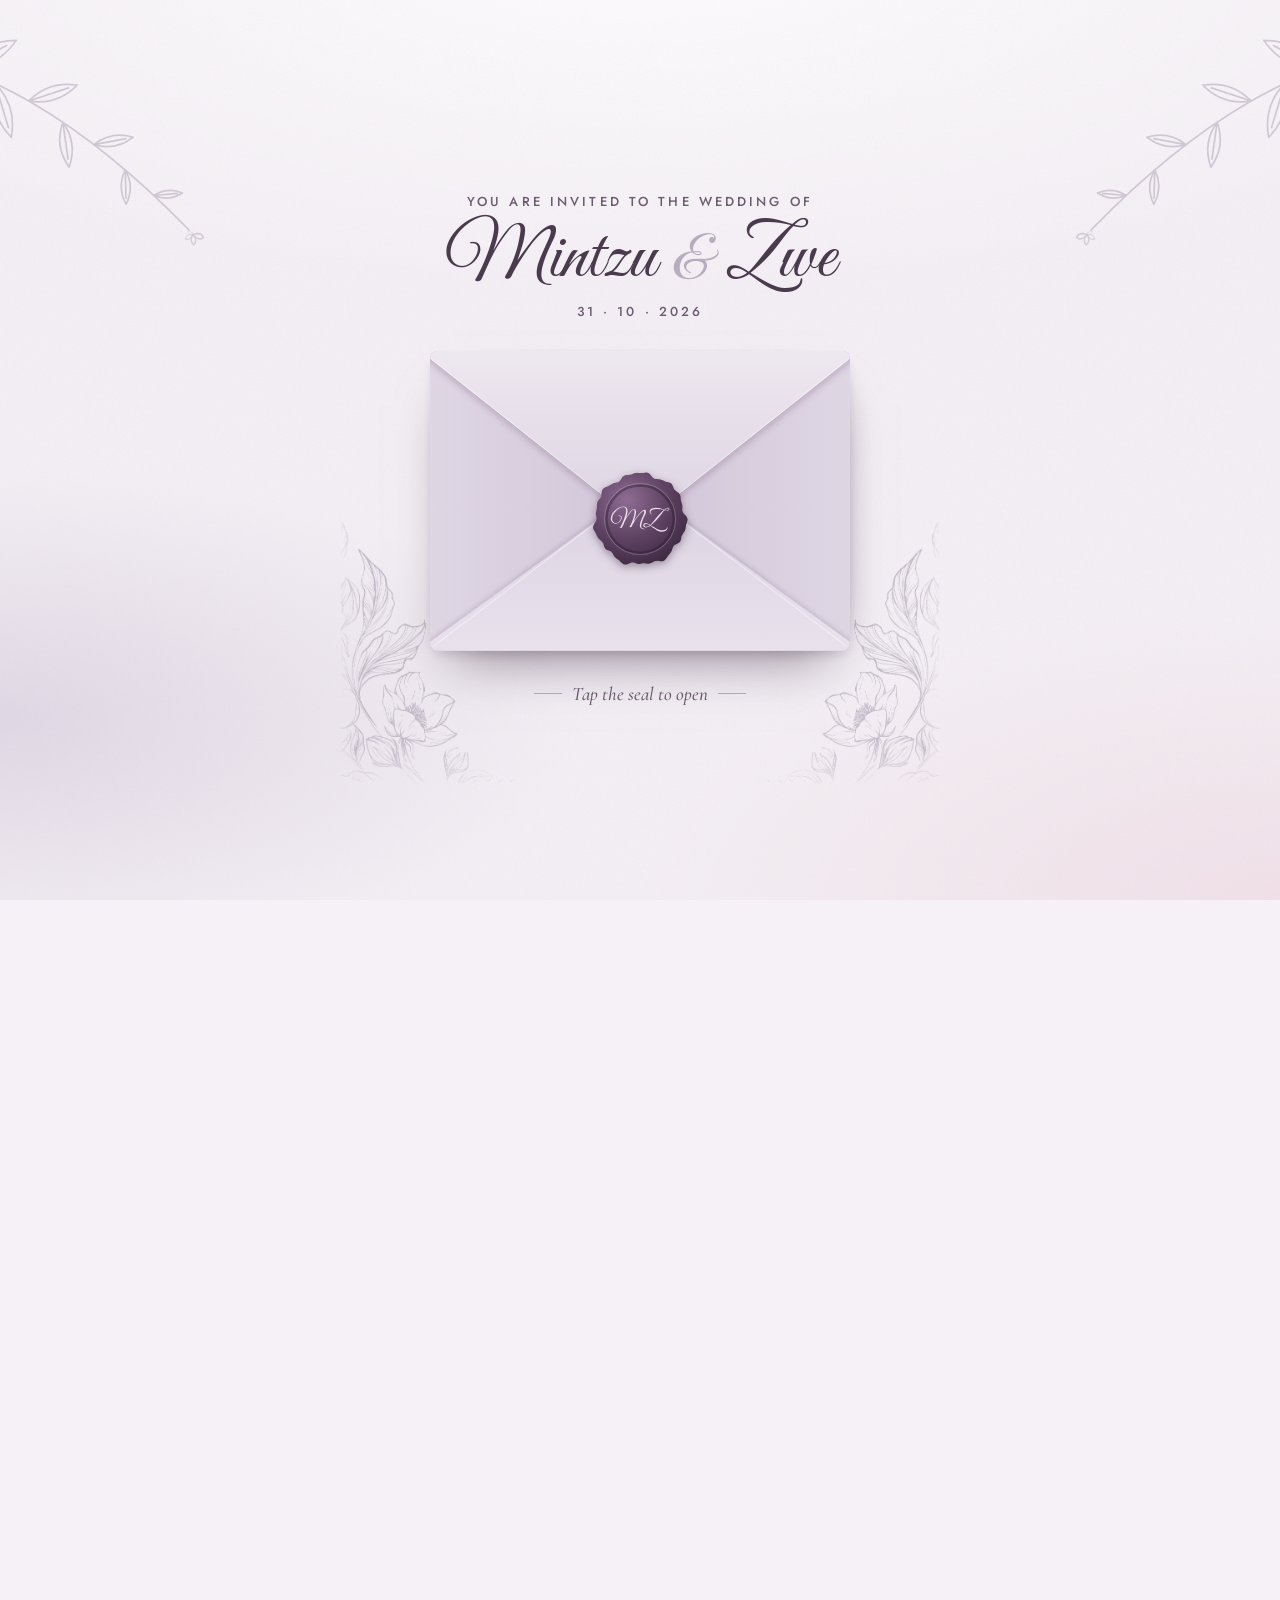
==== invitation.html @ ce200760 "Serve the memories page from memories.mzforever.wedding The invitation stays on mzforever.wedding; /" ====
<!doctype html>
<html lang="en">
<head>
  <meta charset="utf-8">
  <meta name="viewport" content="width=device-width, initial-scale=1, viewport-fit=cover">
  <title>Mintzu &amp; Zwe · Wedding Invitation</title>
  <meta name="description" content="Mintzu Hnin Khat and Zwe Marn Htet invite you to their wedding dinner on Saturday, 31 October 2026, 6 PM to 9 PM, at The Memorial Venue, Hlaing Township, Yangon.">
  <meta name="robots" content="noindex, nofollow">
  <meta name="theme-color" content="#F5F1F6">

  <!-- Link previews (Facebook, Viber, Messenger, Telegram). Crawlers need full https:// URLs. -->
  <meta property="og:type" content="website">
  <meta property="og:url" content="https://mzforever.wedding/">
  <meta property="og:title" content="Mintzu &amp; Zwe · Wedding Invitation">
  <meta property="og:description" content="Saturday, 31 October 2026 · The Memorial Venue, Yangon. Tap to open your invitation.">
  <meta property="og:image" content="https://mzforever.wedding/public/images/og-image.jpg">
  <meta property="og:image:width" content="1200">
  <meta property="og:image:height" content="630">
  <meta name="twitter:card" content="summary_large_image">

  <link rel="icon" href="/public/images/favicon.svg" type="image/svg+xml">
  <link rel="preload" href="/public/fonts/great-vibes.woff2" as="font" type="font/woff2" crossorigin>
  <link rel="preload" href="/public/images/invitation-card.webp" as="image" type="image/webp" fetchpriority="high">
  <link rel="stylesheet" href="/public/css/base.css">
  <link rel="stylesheet" href="/public/css/invitation.css">

  <!-- Inline on purpose: it has to run before first paint, or the page flashes before the envelope
       covers it. The envelope shows on every visit, a refresh included; without JavaScript the
       class is never added and the page simply shows. -->
  <script>document.documentElement.classList.add('intro-on');</script>
  <!-- If the script cannot load (or the browser is too old for modules), show the page without the envelope -->
  <script type="module" src="/public/js/invitation.js" onerror="document.documentElement.classList.remove('intro-on')"></script>
  <script nomodule>document.documentElement.classList.remove('intro-on');</script>
</head>
<body>
  <div class="backdrop" aria-hidden="true">
    <img class="sprig sprig-tl" src="/public/images/sprig.svg" alt="">
    <img class="sprig sprig-tr" src="/public/images/sprig.svg" alt="">
  </div>

  <!-- ============ Envelope intro ============ -->
  <div class="intro" id="intro">
    <div class="intro-inner">
      <div class="intro-head">
        <p class="intro-greeting" data-guest-greeting hidden>Dear <span data-guest-name></span>,</p>
        <p class="intro-kicker">You are invited to the wedding of</p>
        <p class="intro-names">Mintzu <span class="amp">&amp;</span> Zwe</p>
        <p class="intro-date">31 · 10 · 2026</p>
      </div>

      <div class="envelope" id="envelope">
        <img class="env-floral env-floral-left" src="/public/images/floral-left.png" width="483" height="760" alt="">
        <img class="env-floral env-floral-right" src="/public/images/floral-right.png" width="483" height="760" alt="">
        <div class="env-back"></div>
        <!-- invitation.js moves the card in here, between the back and the pocket -->
        <svg class="env-pocket" id="env-pocket" viewBox="0 0 140 100" preserveAspectRatio="none" aria-hidden="true" focusable="false">
          <defs>
            <linearGradient id="g-side-l" x1="0" y1="0" x2="1" y2="0"><stop offset="0" class="s-side-1"/><stop offset="1" class="s-side-2"/></linearGradient>
            <linearGradient id="g-side-r" x1="1" y1="0" x2="0" y2="0"><stop offset="0" class="s-side-1"/><stop offset="1" class="s-side-2"/></linearGradient>
            <linearGradient id="g-bottom" x1="0" y1="1" x2="0" y2="0"><stop offset="0" class="s-bot-1"/><stop offset="1" class="s-bot-2"/></linearGradient>
            <filter id="f-fold" x="-10%" y="-15%" width="120%" height="130%">
              <feDropShadow dx="0" dy="-0.5" stdDeviation="0.9" flood-color="#3E2B42" flood-opacity="0.18"/>
            </filter>
          </defs>
          <path filter="url(#f-fold)" fill="url(#g-side-l)" d="M0 4Q0 0 3.2 2L66.5 50.6Q70 53.6 66.5 56.6L3.2 98Q0 100 0 96Z"/>
          <path filter="url(#f-fold)" fill="url(#g-side-r)" d="M140 4Q140 0 136.8 2L73.5 50.6Q70 53.6 73.5 56.6L136.8 98Q140 100 140 96Z"/>
          <path filter="url(#f-fold)" fill="url(#g-bottom)" d="M0 97V100H140V97L75.5 50.2Q70 46 64.5 50.2Z"/>
          <path d="M1.2 98.4L64.5 50.2Q70 46 75.5 50.2L138.8 98.4" fill="none" stroke="#FFFFFF" stroke-opacity="0.65" stroke-width="0.8" vector-effect="non-scaling-stroke"/>
        </svg>
        <div class="env-flap" aria-hidden="true">
          <div class="flap-inner">
            <div class="flap-face flap-out">
              <svg viewBox="0 0 140 62" preserveAspectRatio="none" focusable="false">
                <defs>
                  <linearGradient id="g-flap" x1="0" y1="0" x2="0" y2="1"><stop offset="0" class="s-flap-1"/><stop offset="1" class="s-flap-2"/></linearGradient>
                  <filter id="f-flap" x="-5%" y="-5%" width="110%" height="125%">
                    <feDropShadow dx="0" dy="1" stdDeviation="1.2" flood-color="#3E2B42" flood-opacity="0.24"/>
                  </filter>
                </defs>
                <path filter="url(#f-flap)" fill="url(#g-flap)" d="M0 0H140V2.5L75.6 53.4Q70 57.8 64.4 53.4L0 2.5Z"/>
                <path d="M0.6 2.8L64.4 53.4Q70 57.8 75.6 53.4L139.4 2.8" fill="none" stroke="#FFFFFF" stroke-opacity="0.7" stroke-width="0.8" vector-effect="non-scaling-stroke"/>
              </svg>
            </div>
            <div class="flap-face flap-in">
              <svg viewBox="0 0 140 62" preserveAspectRatio="none" focusable="false">
                <defs>
                  <linearGradient id="g-liner" x1="0" y1="1" x2="0" y2="0"><stop offset="0" class="s-liner-1"/><stop offset="1" class="s-liner-2"/></linearGradient>
                  <pattern id="p-liner" width="6" height="6" patternUnits="userSpaceOnUse"><circle cx="3" cy="3" r="0.65" class="liner-dot"/></pattern>
                </defs>
                <path fill="url(#g-liner)" d="M0 62H140V59.5L75.6 8.6Q70 4.2 64.4 8.6L0 59.5Z"/>
                <path fill="url(#p-liner)" d="M0 62H140V59.5L75.6 8.6Q70 4.2 64.4 8.6L0 59.5Z"/>
              </svg>
            </div>
          </div>
        </div>
        <button class="seal" id="seal" type="button" aria-label="Open the invitation">
          <img src="/public/images/seal.svg" alt="">
        </button>
      </div>

      <p class="intro-hint" aria-hidden="true">Tap the seal to open</p>
    </div>
  </div>

  <!-- ============ The invitation ============ -->
  <main class="page" id="main">
    <section class="hero" aria-label="Invitation card">
      <div class="card-slot" id="card-slot">
        <div class="card" id="card" role="group" aria-label="Your invitation" tabindex="-1">
          <div class="card-flip" id="card-flip">
            <figure class="card-face card-front">
              <picture>
                <source srcset="/public/images/invitation-card.webp" type="image/webp">
                <img src="/public/images/invitation-card.jpg" width="1143" height="1600" fetchpriority="high" decoding="async"
                     alt="Wedding invitation. Mintzu Hnin Khat, daughter of U Moe Khat and Daw Hnin Hnin Tun, and Zwe Marn Htet, son of U Chit San and Daw Kyu Kyu Win, request the honor of your presence at our wedding dinner on Saturday, 31 October 2026, from 6 PM to 9 PM, at The Memorial Venue, No. 152, Yaw Gi Kyaung Street, (11) Quarter, Hlaing Township, Yangon.">
              </picture>
            </figure>
            <figure class="card-face card-back" aria-hidden="true">
              <div class="photo">
                <picture>
                  <source srcset="/public/images/couple.webp" type="image/webp">
                  <img src="/public/images/couple.jpg" width="1066" height="1600" decoding="async"
                       alt="Mintzu and Zwe on a softly lit wooden staircase, Zwe kissing Mintzu's hand.">
                </picture>
              </div>
              <p class="photo-names">Mintzu <span class="amp">&amp;</span> Zwe</p>
              <p class="photo-date">31 · 10 · 2026</p>
            </figure>
          </div>
        </div>
      </div>

      <button class="turn reveal" id="turn" type="button">
        <svg class="icon" aria-hidden="true" focusable="false"><use href="/public/images/icons.svg#i-turn"/></svg>
        <span id="turn-label">See our photo</span>
      </button>

      <nav class="actions reveal" aria-label="Plan your visit">
        <a class="action" href="https://www.google.com/maps/search/?api=1&amp;query=The%20Memorial%20Venue%2C%20No.152%20Yaw%20Gi%20Kyaung%20St%2C%20Hlaing%20Township%2C%20Yangon" target="_blank" rel="noopener">
          <svg class="icon" aria-hidden="true" focusable="false"><use href="/public/images/icons.svg#i-pin"/></svg>
          Directions
        </a>
        <a class="action" id="add-calendar" href="/public/mintzu-zwe-wedding.ics"
           data-google="https://calendar.google.com/calendar/render?action=TEMPLATE&amp;text=Wedding%20Dinner%20of%20Mintzu%20%26%20Zwe&amp;dates=20261031T113000Z%2F20261031T143000Z&amp;details=Mintzu%20Hnin%20Khat%20and%20Zwe%20Marn%20Htet%20request%20the%20honor%20of%20your%20presence%20at%20their%20wedding%20dinner.&amp;location=The%20Memorial%20Venue%2C%20No.152%2C%20Yaw%20Gi%20Kyaung%20St%2C%20(11)%20Quarter%2C%20Hlaing%20Township%2C%20Yangon">
          <svg class="icon" aria-hidden="true" focusable="false"><use href="/public/images/icons.svg#i-calendar"/></svg>
          Add to calendar
        </a>
        <a class="action" href="/public/images/invitation-card.jpg" download="Mintzu-Zwe-Wedding-Invitation.jpg">
          <svg class="icon" aria-hidden="true" focusable="false"><use href="/public/images/icons.svg#i-download"/></svg>
          Save the card
        </a>
      </nav>
      <p class="sr-only" id="status" role="status" aria-live="polite"></p>
    </section>

    <section class="details reveal" aria-labelledby="names">
      <div class="ornament" aria-hidden="true"><svg viewBox="0 0 14 14"><path d="M7 0 9 5 14 7 9 9 7 14 5 9 0 7 5 5Z"/></svg></div>
      <h1 class="names" id="names">
        <span>Mintzu Hnin Khat</span>
        <span class="amp">&amp;</span>
        <span>Zwe Marn Htet</span>
      </h1>
      <p class="lede">request the honor of your presence at our wedding dinner</p>

      <dl class="facts">
        <div class="fact">
          <dt class="label">When</dt>
          <dd><strong>Saturday, 31 October 2026</strong>6:00 PM – 9:00 PM</dd>
        </div>
        <div class="fact">
          <dt class="label">Where</dt>
          <dd><strong>The Memorial Venue</strong>No.152, Yaw Gi Kyaung St, (11) Quarter, Hlaing Township, Yangon</dd>
        </div>
      </dl>

      <div class="families">
        <p><span class="label">Daughter of</span>U Moe Khat &amp; Daw Hnin Hnin Tun</p>
        <p><span class="label">Son of</span>U Chit San &amp; Daw Kyu Kyu Win</p>
      </div>
    </section>

    <footer class="foot reveal">
      <p class="sign">With love, Mintzu &amp; Zwe</p>
      <a class="memories-link" href="https://memories.mzforever.wedding/" data-memories>
        <svg class="icon" aria-hidden="true" focusable="false"><use href="/public/images/icons.svg#i-images"/></svg>
        Photos from the wedding
      </a>
      <button class="replay" id="replay" type="button" hidden>
        <svg class="icon" aria-hidden="true" focusable="false"><use href="/public/images/icons.svg#i-envelope"/></svg>
        Open the envelope again
      </button>
    </footer>
  </main>

  <!-- Background music: starts when the seal is tapped (browsers only allow sound after a tap).
       "Wedding Music" by andriih, from Pixabay (Pixabay Content License, no credit required). -->
  <audio id="music" src="/public/audio/wedding-piano.mp3" preload="none" loop></audio>
  <button class="music" id="music-toggle" type="button" aria-pressed="false" aria-label="Background music" title="Background music" hidden>
    <svg class="icon" aria-hidden="true" focusable="false"><use href="/public/images/icons.svg#i-music"/></svg>
    <span class="music-hint" aria-hidden="true">Tap to pause the music</span>
  </button>
</body>
</html>
---- public/css/base.css ----
/* Shared by every page (invitation, memories, qr): fonts, palette and base element styles.
   Fonts are self-hosted (latin subset from Google Fonts, SIL OFL; licences in ../fonts). */

@font-face {
  font-family: "Cormorant Garamond";
  src: url("../fonts/cormorant-garamond.woff2") format("woff2");
  font-style: normal;
  font-weight: 500 600;
  font-display: swap;
}
@font-face {
  font-family: "Cormorant Garamond";
  src: url("../fonts/cormorant-garamond-italic.woff2") format("woff2");
  font-style: italic;
  font-weight: 500;
  font-display: swap;
}
@font-face {
  font-family: "Great Vibes";
  src: url("../fonts/great-vibes.woff2") format("woff2");
  font-style: normal;
  font-weight: 400;
  font-display: swap;
}
@font-face {
  font-family: "Jost";
  src: url("../fonts/jost.woff2") format("woff2");
  font-style: normal;
  font-weight: 400 500;
  font-display: swap;
}

:root {
  /* Palette sampled from the printed card: plum ink, lilac line art, white paper */
  --paper: #FFFFFF;
  --bg: #F5F1F6;
  --bg-deep: #EAE2EE;
  --ink: #4A3A4E;
  --ink-muted: #6B5C6F;
  --lilac: #B8ADBE;
  --line: #DCD3E1;
  --plum: #5B4260;
  --focus: #6D4A73;
  --shadow-rgb: 62 43 66;

  --font-script: "Great Vibes", "Snell Roundhand", cursive;
  --font-serif: "Cormorant Garamond", Georgia, "Times New Roman", serif;
  --font-sans: "Jost", system-ui, -apple-system, "Segoe UI", sans-serif;

  --ease-out: cubic-bezier(0.22, 1, 0.36, 1);
  --ease-in: cubic-bezier(0.55, 0, 1, 0.45);
}

*, *::before, *::after { box-sizing: border-box; }
html {
  -webkit-text-size-adjust: 100%;
  text-size-adjust: 100%;
}
body {
  margin: 0;
  min-height: 100vh;
  background: var(--bg);
  color: var(--ink);
  font-variant-numeric: lining-nums;   /* Cormorant's default old-style figures dip below the line */
  -webkit-font-smoothing: antialiased;
}
img { display: block; max-width: 100%; }
button { font: inherit; color: inherit; }
:focus-visible { outline: 2px solid var(--focus); outline-offset: 4px; }

.sr-only {
  position: absolute;
  width: 1px;
  height: 1px;
  padding: 0;
  margin: -1px;
  overflow: hidden;
  clip: rect(0 0 0 0);
  white-space: nowrap;
  border: 0;
}

/* Icons from public/images/icons.svg */
.icon {
  width: 22px;
  height: 22px;
  flex: none;
  fill: none;
  stroke: currentColor;
  stroke-width: 1.6;
  stroke-linecap: round;
  stroke-linejoin: round;
}
---- public/css/invitation.css ----
/* Invitation page (invitation.html): backdrop, envelope intro, the card, and the page it lands on.
   Shared tokens and fonts live in base.css. */

:root {
  /* Envelope paper */
  --env-back-1: #B6A8BE;
  --env-back-2: #CBBFD2;
  --env-side-1: #DFD6E4;
  --env-side-2: #D1C6D8;
  --env-bottom-1: #E9E2ED;
  --env-bottom-2: #DCD2E2;
  --env-flap-1: #EEE8F0;
  --env-flap-2: #DDD4E3;
  --liner-1: #F7EEF3;
  --liner-2: #EAD9E5;
  --liner-dot: #D2B9CB;

  /* One size for the card everywhere: inside the envelope it is only scaled down, so it
     lands at exactly 1× in its slot. svh keeps it steady while the mobile URL bar moves. */
  --card-w: max(240px, min(92vw, 440px, calc((100vh - 210px) * 0.714)));
  --card-h: calc(var(--card-w) * 1600 / 1143);        /* the printed card is 1143 × 1600 */
  --env-w: min(88vw, 420px);
  --env-h: calc(var(--env-w) / 1.4);
  --seal: calc(var(--env-w) * 0.24);
}
@supports (height: 100svh) {
  :root { --card-w: max(240px, min(92vw, 440px, calc((100svh - 210px) * 0.714))); }
}

html { scrollbar-gutter: stable; }
body {
  font: 500 1.1875rem/1.55 var(--font-serif);
  -webkit-tap-highlight-color: transparent;
}
.amp { font-family: var(--font-script); color: var(--lilac); }


/* =========================================================
   Backdrop: soft light, paper grain, line-art sprigs
   ========================================================= */
.backdrop {
  position: fixed;
  inset: 0;
  z-index: -1;
  overflow: hidden;
  pointer-events: none;
  background:
    url("../images/paper-grain.svg"),
    radial-gradient(120% 65% at 50% -8%, #FFFFFF 0%, rgba(255, 255, 255, 0) 62%),
    radial-gradient(70% 45% at 100% 100%, rgba(241, 220, 229, 0.75), transparent 70%),
    radial-gradient(65% 40% at 0% 80%, rgba(220, 211, 225, 0.8), transparent 70%),
    var(--bg);
}
.sprig {
  position: absolute;
  width: min(28vw, 230px);           /* narrow enough that the two top sprigs never meet */
  height: auto;
  opacity: 0.6;
}
/* The sprig grows from its bottom-left corner; turn it (and mirror it) so it grows out of the
   two top corners, framing the names. The lower corners belong to the envelope's florals. */
.sprig-tl { left: -6%; top: -4%; transform: rotate(90deg); }
.sprig-tr { right: -6%; top: -4%; transform: scaleX(-1) rotate(90deg); }


/* =========================================================
   Envelope intro (only while html.intro-on)
   ========================================================= */
.intro { display: none; }
.intro-on .intro { display: block; }
html.intro-on { overflow: hidden; }

.intro {
  position: fixed;
  inset: 0;
  z-index: 20;
  overflow-x: hidden;
  overflow-y: auto;
  overscroll-behavior: contain;
  transition: opacity 250ms linear;
}
.intro.is-opening { overflow: hidden; }     /* the card's path is measured when it starts */
.intro.is-leaving { opacity: 0; }

.intro-inner {
  min-height: 100%;
  display: grid;
  grid-template-areas: "head" "env" "hint";
  justify-items: center;
  align-content: center;
  gap: 28px;
  padding: max(28px, env(safe-area-inset-top)) 16px max(28px, env(safe-area-inset-bottom));
  text-align: center;
}
.intro-head { grid-area: head; }
.intro-head > p { margin: 0; }
.intro-head > .intro-greeting {
  margin-bottom: 6px;
  font-size: 1.375rem;
  font-style: italic;
}
.intro-kicker, .intro-date {
  font: 500 0.8125rem/1.6 var(--font-sans);
  letter-spacing: 0.24em;
  text-transform: uppercase;
  text-wrap: balance;
  color: var(--ink-muted);
}
.intro-head > .intro-names {
  margin-top: 2px;
  font: 400 clamp(3.25rem, 15vw, 4.75rem)/1.15 var(--font-script);
  color: var(--ink);
}
.intro-names .amp { font-size: 0.8em; padding: 0 0.06em; }

.intro-hint {
  grid-area: hint;
  margin: 0;
  display: inline-flex;
  align-items: center;
  gap: 10px;
  font-size: 1.1875rem;
  font-style: italic;
  color: var(--ink-muted);
}
.intro-hint::before, .intro-hint::after {
  content: "";
  width: 28px;
  height: 1px;
  background: var(--lilac);
}
.intro-head, .intro-hint { transition: opacity 400ms var(--ease-out), transform 400ms var(--ease-out); }
.intro.is-opening .intro-head { opacity: 0; transform: translateY(-12px); }
.intro.is-opening .intro-hint { opacity: 0; transform: translateY(8px); }

/* Arrival, while the sprigs grow (their animation lives in sprig.svg): the words rise in, the
   envelope drifts down like a sheet of paper and settles, the card's florals swing in from beyond
   the screen edges, the seal fades in, then the hint appears and the seal starts pulsing.
   Everything eases to rest (no scaling up, no bounce), and it plays once: constant motion
   would compete with the one thing to tap. */
@keyframes rise-in { from { opacity: 0; transform: translateY(14px); } }
@keyframes envelope-in {
  from { opacity: 0; transform: translateY(-22px) rotate(-2.5deg); }
  45% { opacity: 1; }
  to { opacity: 1; transform: none; }
}
@keyframes seal-in { from { opacity: 0; transform: translate(-50%, -50%) scale(1.08); } }
.intro-head > * { animation: rise-in 1000ms var(--ease-out) backwards; }
.intro-head > .intro-kicker { animation-delay: 100ms; }
.intro-head > .intro-names { animation-delay: 250ms; }
.intro-head > .intro-date { animation-delay: 400ms; }
.envelope { animation: envelope-in 1400ms cubic-bezier(0.22, 0.61, 0.36, 1) 300ms backwards; }
.seal { animation: seal-in 800ms var(--ease-out) 1300ms backwards; }
.intro-hint { animation: rise-in 700ms var(--ease-out) 1800ms backwards; }
/* Tapped before the arrival finished: jump to the end so the card's path is measured from rest */
.intro.is-opening .intro-head > *,
.intro.is-opening .envelope,
.intro.is-opening .env-floral,
.intro.is-opening .seal,
.intro.is-opening .intro-hint { animation: none; }


/* =========================================================
   The envelope. Not a stacking context, so the card can sit
   between the back (z 1) and the pocket (z 3).
   ========================================================= */
.envelope {
  grid-area: env;
  position: relative;
  width: var(--env-w);
  height: var(--env-h);
  cursor: pointer;
  touch-action: manipulation;
}
.env-back,
.env-pocket,
.env-flap {
  transition: transform 650ms var(--ease-in), opacity 650ms var(--ease-in);
}

/* Florals from the printed card (one cluster and its mirror image), tucked under the envelope's
   bottom corners, where a phone has room for them (z -1: behind the envelope and the text).
   Each pivots on its outer bottom corner: it swings in from beyond the screen edge as the
   envelope arrives, and swings back out when the envelope falls away. */
.env-floral {
  position: absolute;
  bottom: -52%;
  z-index: -1;
  width: 48%;
  height: auto;
  opacity: 0.9;
  pointer-events: none;
  animation: 1600ms cubic-bezier(0.25, 0.8, 0.3, 1) 300ms backwards;
  transition: transform 700ms var(--ease-in), opacity 700ms var(--ease-in);
}
.env-floral-left {
  left: -24%;
  transform-origin: 0 100%;
  animation-name: floral-in-left;
}
.env-floral-right {
  right: -24%;
  transform-origin: 100% 100%;
  animation-name: floral-in-right;
}
@keyframes floral-in-left {
  from { opacity: 0; transform: translateX(-45%) rotate(-30deg); }
  70% { transform: rotate(2deg); }
}
@keyframes floral-in-right {
  from { opacity: 0; transform: translateX(45%) rotate(30deg); }
  70% { transform: rotate(-2deg); }
}
.envelope.is-dropping .env-floral { opacity: 0; }
.envelope.is-dropping .env-floral-left { transform: translateX(-45%) rotate(-30deg); }
.envelope.is-dropping .env-floral-right { transform: translateX(45%) rotate(30deg); }
.env-back {
  position: absolute;
  inset: 0;
  z-index: 1;
  border-radius: 8px;
  background:
    radial-gradient(circle, rgba(255, 255, 255, 0.28) 0 1.2px, transparent 1.7px) 0 0 / 12px 12px,
    linear-gradient(180deg, var(--env-back-1), var(--env-back-2));
  box-shadow:
    0 30px 50px -24px rgba(var(--shadow-rgb) / 0.55),
    0 6px 14px -6px rgba(var(--shadow-rgb) / 0.25);
}
.env-pocket {
  position: absolute;
  inset: 0;
  z-index: 3;
  width: 100%;
  height: 100%;
  overflow: visible;
  clip-path: inset(0 round 8px);
  pointer-events: none;
}
.s-side-1 { stop-color: var(--env-side-1); }
.s-side-2 { stop-color: var(--env-side-2); }
.s-bot-1 { stop-color: var(--env-bottom-1); }
.s-bot-2 { stop-color: var(--env-bottom-2); }
.s-flap-1 { stop-color: var(--env-flap-1); }
.s-flap-2 { stop-color: var(--env-flap-2); }
.s-liner-1 { stop-color: var(--liner-1); }
.s-liner-2 { stop-color: var(--liner-2); }
.liner-dot { fill: var(--liner-dot); }

/* Flap: two faces (paper outside, dotted liner inside) that fold back over the top edge */
.env-flap {
  position: absolute;
  left: 0;
  top: 0;
  z-index: 4;
  width: 100%;
  height: 62%;
  perspective: 1100px;
  pointer-events: none;
  transition: z-index 0s linear 530ms, transform 650ms var(--ease-in), opacity 650ms var(--ease-in);
}
.flap-inner {
  position: absolute;
  inset: 0;
  transform-origin: 50% 0;
  transform-style: preserve-3d;
  transition: transform 720ms cubic-bezier(0.5, 0, 0.3, 1) 170ms;
}
.flap-face {
  position: absolute;
  inset: 0;
  -webkit-backface-visibility: hidden;
  backface-visibility: hidden;
}
.flap-face svg { display: block; width: 100%; height: 100%; overflow: visible; }
.flap-out svg { clip-path: inset(0 0 -20% 0 round 8px 8px 0 0); }
.flap-in { transform: rotateX(180deg); }

/* Opening: the flap folds back (and drops behind the card halfway through) */
.envelope.is-open .env-flap { z-index: 1; }
.envelope.is-open .flap-inner { transform: rotateX(180deg); }
/* The card is out: the envelope falls away */
.envelope.is-dropping .env-back,
.envelope.is-dropping .env-pocket,
.envelope.is-dropping .env-flap { transform: translateY(80px) scale(0.96); opacity: 0; }


/* =========================================================
   Wax seal: one piece; when tapped it swells a little and lifts off the flap
   ========================================================= */
.seal {
  position: absolute;
  left: 50%;
  top: 56%;
  z-index: 5;
  width: var(--seal);
  height: var(--seal);
  padding: 0;
  border: 0;
  border-radius: 50%;
  background: none;
  cursor: pointer;
  transform: translate(-50%, -50%);
  touch-action: manipulation;
  transition: transform 250ms var(--ease-out);
}
.seal::after {          /* "tap me" ring */
  content: "";
  position: absolute;
  inset: -4%;
  border-radius: 50%;
  border: 2px solid rgba(91, 66, 96, 0.45);
  opacity: 0;
  animation: seal-pulse 2.8s var(--ease-out) 2500ms infinite;   /* starts once the seal is on */
  pointer-events: none;
}
@keyframes seal-pulse {
  0% { transform: scale(0.95); opacity: 0.75; }
  70%, 100% { transform: scale(1.4); opacity: 0; }
}
@media (hover: hover) {
  .envelope:hover .seal { transform: translate(-50%, -50%) scale(1.05); }
}
.seal:active { transform: translate(-50%, -50%) scale(0.95); }
.seal img {
  width: 100%;
  height: 100%;
  filter: drop-shadow(0 3px 4px rgba(40, 24, 44, 0.38));
}
.intro.is-opening .seal { pointer-events: none; }
.intro.is-opening .seal::after { animation: none; opacity: 0; }
.intro.is-opening .seal img { animation: seal-lift 600ms var(--ease-out) forwards; }
@keyframes seal-lift {
  35% { transform: scale(1.1); opacity: 1; }
  100% { transform: translateY(-12%) scale(1.16); opacity: 0; }
}


/* =========================================================
   The card: one element that travels from the envelope to its slot
   ========================================================= */
.card {
  position: relative;
  width: var(--card-w);
  height: var(--card-h);
  outline: none;
}
.card:focus-visible { outline: 2px solid var(--focus); outline-offset: 6px; border-radius: 8px; }
.card.is-traveling {
  position: absolute;
  left: 0;
  top: 0;
  z-index: 2;
  pointer-events: none;
}
.card.is-out { z-index: 6; }

/* Turning is animated by invitation.js in two halves (to edge-on, swap faces, back to flat),
   so only one face is ever shown and nothing depends on backface-visibility. */
.card-flip {
  position: relative;
  width: 100%;
  height: 100%;
  touch-action: manipulation;
}
.card.is-ready .card-flip { cursor: pointer; }
.card-back,
.card.is-turned .card-front { visibility: hidden; }
.card.is-turned .card-back { visibility: visible; }

.card-face {
  position: absolute;
  inset: 0;
  margin: 0;
  overflow: hidden;
  border-radius: 6px;
  background: var(--paper);
  box-shadow:
    0 34px 60px -32px rgba(var(--shadow-rgb) / 0.55),
    0 10px 22px -12px rgba(var(--shadow-rgb) / 0.3),
    0 0 0 1px rgba(var(--shadow-rgb) / 0.06);
}
.card-face picture, .card-face img { width: 100%; height: 100%; }
.card-front img { object-fit: cover; }

/* One soft light sweep across the paper when the card lands */
.card-front::after {
  content: "";
  position: absolute;
  inset: 0;
  background: linear-gradient(110deg, transparent 32%, rgba(255, 255, 255, 0.7) 48%, transparent 64%);
  transform: translateX(-120%);
  pointer-events: none;
}
.card.is-landed .card-front::after { animation: sheen 1400ms var(--ease-out) 120ms both; }
@keyframes sheen { to { transform: translateX(120%); } }

/* Back of the card: the couple photo, like a print with a caption */
.card-back {
  display: flex;
  flex-direction: column;
  padding: 5.5% 5.5% 0;
  text-align: center;
}
.card-back .photo {
  flex: 1;
  min-height: 0;
  overflow: hidden;
  border-radius: 3px;
  background: var(--bg-deep);
}
.card-back .photo img { object-fit: cover; object-position: 50% 36%; }
.photo-names {
  margin: 3% 0 0;
  font: 400 calc(var(--card-w) * 0.1)/1.2 var(--font-script);
  color: var(--ink);
}
.photo-date {
  margin: 0 0 5.5%;
  font: 500 max(11px, calc(var(--card-w) * 0.03))/1.4 var(--font-sans);
  letter-spacing: 0.3em;
  color: var(--ink-muted);
}


/* =========================================================
   The page the card lands on
   ========================================================= */
.page {
  display: flex;
  flex-direction: column;
  align-items: center;
  min-height: 100vh;
  padding: max(16px, env(safe-area-inset-top)) 16px max(40px, env(safe-area-inset-bottom));
  overflow-x: hidden;               /* the glow behind the card is wider than a phone */
  overflow-x: clip;
}
.hero {
  position: relative;
  display: flex;
  flex-direction: column;
  align-items: center;
  width: 100%;
}
.hero::before {          /* soft glow behind the card */
  content: "";
  position: absolute;
  left: 50%;
  top: calc(var(--card-h) / 2);
  z-index: -1;
  width: calc(var(--card-w) * 2.2);
  height: calc(var(--card-w) * 2.2);
  background: radial-gradient(closest-side, rgba(255, 255, 255, 0.9), rgba(255, 255, 255, 0));
  transform: translate(-50%, -50%);
  transition: opacity 900ms var(--ease-out);
  pointer-events: none;
}
.intro-on .hero::before { opacity: 0; }
.card-slot {
  width: var(--card-w);
  height: var(--card-h);
}
.intro-on .card-slot > .card { visibility: hidden; }   /* until JS tucks it into the envelope */

/* Everything except the card fades in after it lands, one after another */
.reveal {
  transition:
    opacity 700ms var(--ease-out) var(--d, 0ms),
    transform 700ms var(--ease-out) var(--d, 0ms);
}
.intro-on .reveal { opacity: 0; transform: translateY(16px); visibility: hidden; }
.turn { --d: 80ms; }
.actions { --d: 180ms; }
.details { --d: 300ms; }
.foot { --d: 360ms; }
.no-anim, .no-anim *, .no-anim *::before, .no-anim *::after { transition: none !important; animation: none !important; }

.turn {
  display: inline-flex;
  align-items: center;
  gap: 8px;
  min-height: 44px;
  margin-top: 14px;
  padding: 0 18px;
  border: 0;
  border-radius: 999px;
  background: none;
  font: italic 500 1.1875rem/1 var(--font-serif);
  color: var(--ink);
  cursor: pointer;
  touch-action: manipulation;
  transition:
    background-color 200ms var(--ease-out),
    opacity 700ms var(--ease-out) var(--d),
    transform 700ms var(--ease-out) var(--d);
}
.turn .icon { width: 20px; height: 20px; color: var(--plum); transition: transform 700ms var(--ease-out); }
.turn.is-turned .icon { transform: rotate(-360deg); }
@media (hover: hover) { .turn:hover { background: rgba(255, 255, 255, 0.7); } }

.actions {
  display: grid;
  grid-template-columns: repeat(3, minmax(0, 1fr));
  gap: 10px;
  width: min(100%, 440px);
  margin-top: 10px;
}
.action {
  display: flex;
  flex-direction: column;
  align-items: center;
  justify-content: center;
  gap: 6px;
  min-height: 78px;
  padding: 10px 6px;
  border: 1px solid var(--line);
  border-radius: 14px;
  background: rgba(255, 255, 255, 0.75);
  color: var(--ink);
  font: 500 0.875rem/1.25 var(--font-sans);
  letter-spacing: 0.02em;
  text-align: center;
  text-decoration: none;
  touch-action: manipulation;
  transition: border-color 200ms var(--ease-out), background-color 200ms var(--ease-out), transform 150ms var(--ease-out);
}
.action .icon { color: var(--plum); }
@media (hover: hover) { .action:hover { border-color: var(--lilac); background: var(--paper); } }
.action:active { transform: scale(0.97); }

.details {
  width: min(100%, 560px);
  margin-top: 56px;
  text-align: center;
}
.ornament {
  display: flex;
  align-items: center;
  justify-content: center;
  gap: 12px;
  color: var(--lilac);
}
.ornament::before, .ornament::after {
  content: "";
  width: 64px;
  height: 1px;
  background: currentColor;
}
.ornament svg { width: 14px; height: 14px; fill: currentColor; }
.names {
  margin: 18px 0 0;
  font: 400 clamp(2.5rem, 11vw, 3.5rem)/1.15 var(--font-script);
  color: var(--ink);
}
.names > span { display: block; }
.names .amp { font-size: 0.75em; line-height: 1; }
.lede {
  margin: 14px auto 0;
  max-width: 30ch;
  font-size: 1.3125rem;
  font-style: italic;
  line-height: 1.45;
  color: var(--ink-muted);
}
.label {
  display: block;
  font: 500 0.75rem/1.6 var(--font-sans);
  letter-spacing: 0.22em;
  text-transform: uppercase;
  color: var(--ink-muted);
}
.facts {
  display: grid;
  gap: 12px;
  margin: 32px 0 0;
}
.fact {
  padding: 22px 20px;
  border: 1px solid var(--line);
  border-radius: 16px;
  background: rgba(255, 255, 255, 0.7);
}
.fact dt { margin-bottom: 6px; }
.fact dd { margin: 0; }
.fact strong { display: block; font-size: 1.375rem; font-weight: 600; line-height: 1.3; }
.families {
  display: grid;
  gap: 14px;
  margin-top: 32px;
}
.families p { margin: 0; }
.foot {
  margin-top: 48px;
  display: flex;
  flex-direction: column;
  align-items: center;
  gap: 12px;
  text-align: center;
}
.sign { margin: 0; font: 400 2rem/1.2 var(--font-script); color: var(--ink); }
.memories-link {
  display: inline-flex;
  align-items: center;
  gap: 8px;
  min-height: 48px;
  padding: 0 20px;
  border: 1px solid var(--line);
  border-radius: 999px;
  background: rgba(255, 255, 255, 0.8);
  color: var(--ink);
  font: 500 0.9375rem/1 var(--font-sans);
  letter-spacing: 0.02em;
  text-decoration: none;
  touch-action: manipulation;
  transition: border-color 200ms var(--ease-out), background-color 200ms var(--ease-out);
}
.memories-link .icon { width: 20px; height: 20px; color: var(--plum); }
@media (hover: hover) { .memories-link:hover { border-color: var(--lilac); background: var(--paper); } }
.replay {
  display: inline-flex;
  align-items: center;
  gap: 8px;
  min-height: 44px;
  padding: 0 16px;
  border: 0;
  border-radius: 999px;
  background: none;
  font: 500 0.875rem/1 var(--font-sans);
  letter-spacing: 0.04em;
  color: var(--ink-muted);
  cursor: pointer;
  text-decoration: underline;
  text-decoration-color: var(--lilac);
  text-underline-offset: 4px;
}
@media (hover: hover) { .replay:hover { color: var(--ink); } }
.replay .icon { width: 18px; height: 18px; }

@media (min-width: 640px) {
  .facts { grid-template-columns: 1fr 1fr; }
  .families { grid-template-columns: 1fr 1fr; }
}


/* =========================================================
   Petals: one shower after the card lands (created by JS)
   ========================================================= */
.petals {
  position: fixed;
  inset: 0;
  z-index: 30;
  overflow: hidden;
  pointer-events: none;
}
/* Dusty rose, lilac and blush: soft like the card, but deep enough to show on it and the page */
.petal {
  --light: #F3E1E8;
  --deep: #C99AAE;
  position: absolute;
  top: -30px;
  left: var(--x);
  width: var(--size);
  height: calc(var(--size) * 0.8);
  border-radius: 100% 0 100% 0 / 100% 0 100% 0;
  background: linear-gradient(135deg, var(--light), var(--deep));
  box-shadow: 0 1px 3px rgb(var(--shadow-rgb) / 0.18);
  opacity: 0;
  animation: petal-fall var(--fall) cubic-bezier(0.35, 0.1, 0.6, 1) var(--delay) 1 both;
}
.petal:nth-child(3n + 2) { --light: #E8DEEE; --deep: #A894B6; }
.petal:nth-child(3n + 3) { --light: #F7E8EC; --deep: #D8AFBD; }
@keyframes petal-fall {
  0% { opacity: 0; transform: translate3d(0, 0, 0) rotate(0deg); }
  10% { opacity: 0.95; }
  80% { opacity: 0.85; }
  100% { opacity: 0; transform: translate3d(var(--drift), 108vh, 0) rotate(var(--spin)); }
}


/* =========================================================
   Background music toggle (bottom-right, after the envelope)
   ========================================================= */
.music {
  position: fixed;
  right: max(16px, env(safe-area-inset-right));
  bottom: max(16px, env(safe-area-inset-bottom));
  z-index: 25;
  display: grid;
  place-items: center;
  width: 48px;
  height: 48px;
  padding: 0;
  border: 1px solid var(--line);
  border-radius: 50%;
  background: rgba(255, 255, 255, 0.85);
  -webkit-backdrop-filter: blur(6px);
  backdrop-filter: blur(6px);
  box-shadow: 0 6px 18px rgb(var(--shadow-rgb) / 0.14);
  color: var(--ink-muted);
  cursor: pointer;
  touch-action: manipulation;
  transition: color 200ms var(--ease-out), border-color 200ms var(--ease-out), transform 150ms var(--ease-out), opacity 400ms var(--ease-out), visibility 0s;
}
.music[hidden] { display: none; }
.music .icon { width: 20px; height: 20px; }
@media (hover: hover) { .music:hover { border-color: var(--lilac); color: var(--plum); } }
.music:active { transform: scale(0.94); }
.intro-on .music { opacity: 0; visibility: hidden; transition-delay: 0s, 0s, 0s, 0s, 400ms; }

/* Muted: a line through the note */
.music::after {
  content: "";
  position: absolute;
  width: 26px;
  height: 1.6px;
  border-radius: 1px;
  background: currentColor;
  transform: rotate(-45deg);
  transition: transform 200ms var(--ease-out);
}
/* Playing: plum note, a slow ring breathing around the button */
.music[aria-pressed="true"] { color: var(--plum); border-color: var(--lilac); }
.music[aria-pressed="true"]::after { transform: rotate(-45deg) scaleX(0); }
.music::before {
  content: "";
  position: absolute;
  inset: -1px;
  border: 1px solid var(--lilac);
  border-radius: 50%;
  opacity: 0;
  pointer-events: none;
}
.music[aria-pressed="true"]::before { animation: music-ring 2.8s var(--ease-out) infinite; }
@keyframes music-ring {
  0% { opacity: 0.7; transform: scale(1); }
  100% { opacity: 0; transform: scale(1.45); }
}

/* Shown for a few seconds once the music starts, so guests know where to turn it off */
.music-hint {
  position: absolute;
  right: calc(100% + 10px);
  padding: 7px 12px;
  border-radius: 999px;
  background: var(--plum);
  color: var(--paper);
  font: 500 0.8125rem/1.2 var(--font-sans);
  letter-spacing: 0.02em;
  white-space: nowrap;
  opacity: 0;
  transform: translateX(6px);
  pointer-events: none;
  transition: opacity 300ms var(--ease-out), transform 300ms var(--ease-out);
}
.music.show-hint .music-hint { opacity: 1; transform: none; }


/* =========================================================
   Short landscape phones: text beside the envelope
   ========================================================= */
@media (orientation: landscape) and (max-height: 540px) {
  :root { --env-w: min(46vw, 400px, calc((100vh - 110px) * 1.4)); }
  @supports (height: 100svh) {
    :root { --env-w: min(46vw, 400px, calc((100svh - 110px) * 1.4)); }
  }
  .intro-inner {
    grid-template-areas: "head env" "head hint";
    grid-template-columns: minmax(0, 1fr) auto;
    column-gap: 32px;
    row-gap: 16px;
    align-items: center;
  }
  .env-floral { width: 34%; bottom: -36%; }   /* keep clear of the names beside the envelope */
}


/* Deliberately no prefers-reduced-motion rules: the page looks and moves the same on every phone.
   Many phones switch that setting on to save battery, and opening the envelope is the whole point
   of the page. The motion is short and gentle, and most of it starts from the guest's own tap. */
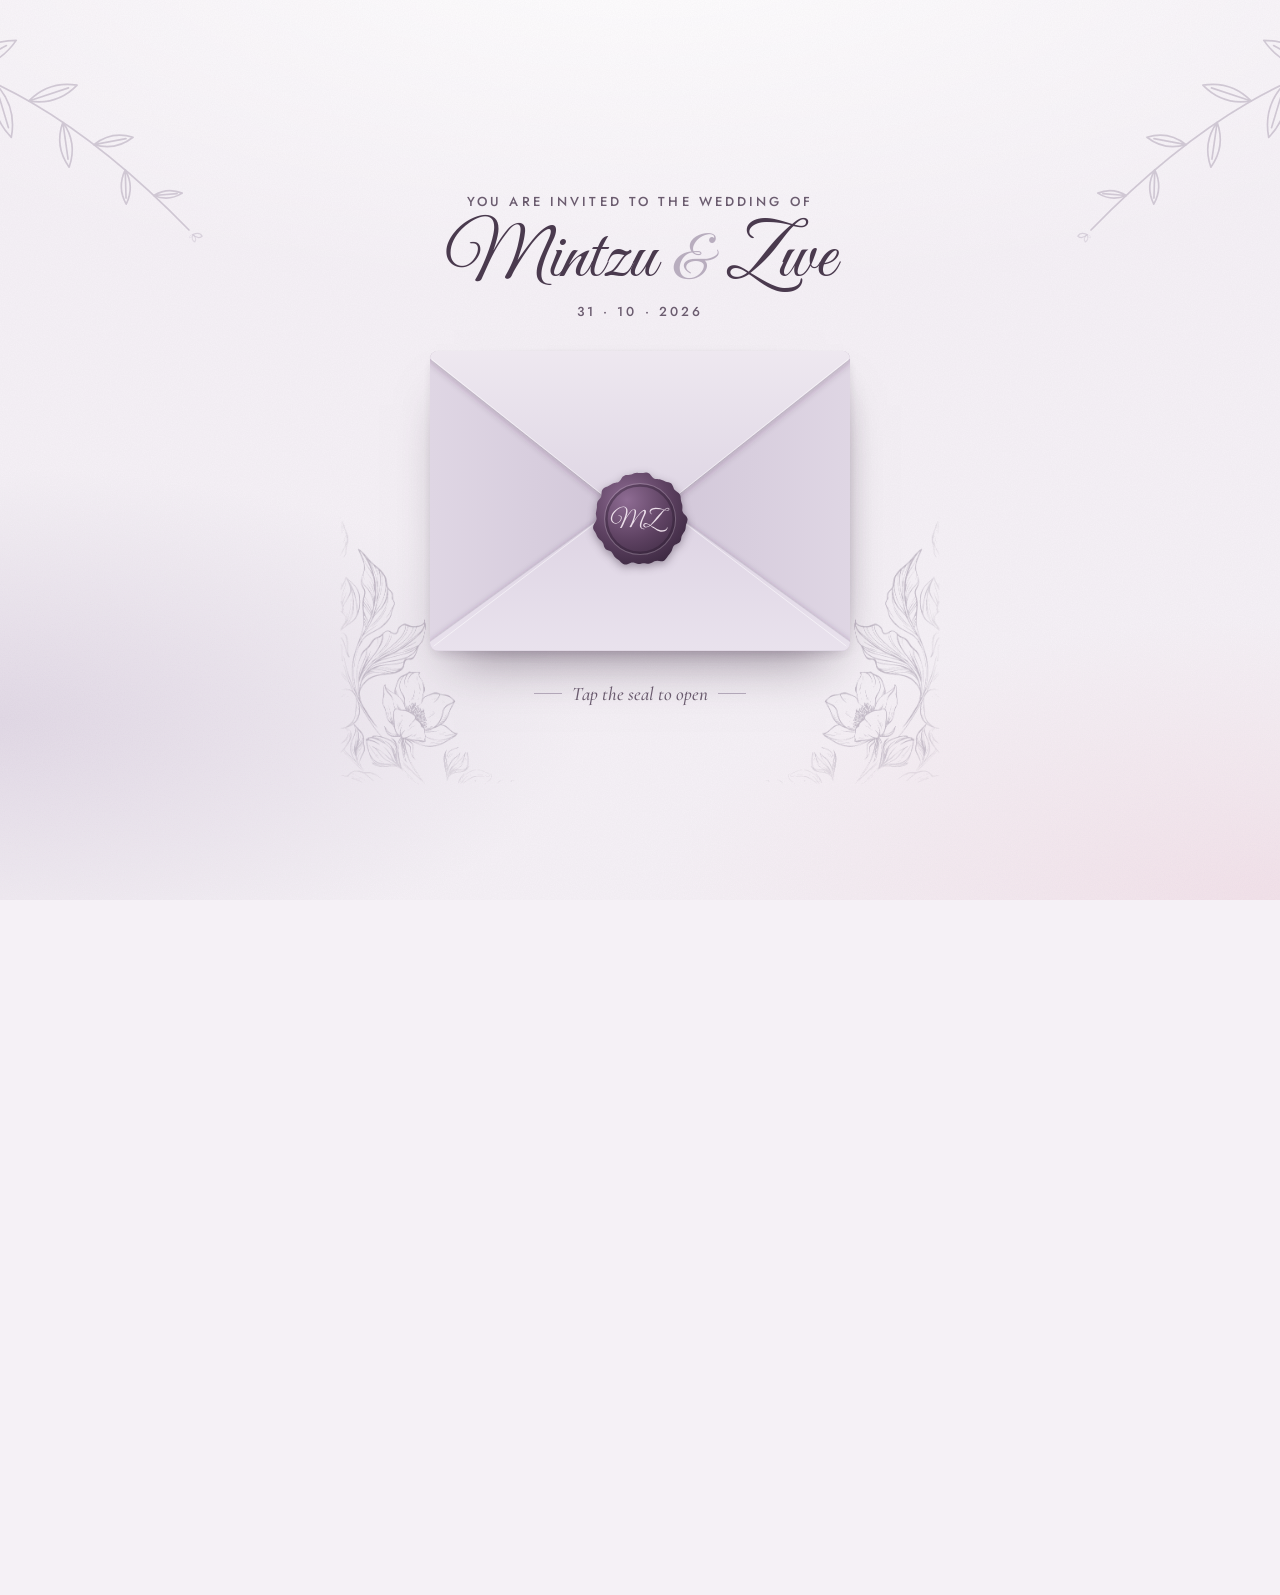
==== commit ac3f7dde: "Hide the "Photos from the wedding" button on the invitation for now The memories page is to be share" ====
--- a/invitation.html
+++ b/invitation.html
@@ -181,7 +181,8 @@
 
     <footer class="foot reveal">
       <p class="sign">With love, Mintzu &amp; Zwe</p>
-      <a class="memories-link" href="https://memories.mzforever.wedding/" data-memories>
+      <!-- Hidden for now: the memories page is shared on its own. Remove `hidden` to show the button again. -->
+      <a class="memories-link" href="https://memories.mzforever.wedding/" data-memories hidden>
         <svg class="icon" aria-hidden="true" focusable="false"><use href="/public/images/icons.svg#i-images"/></svg>
         Photos from the wedding
       </a>
--- a/public/css/invitation.css
+++ b/public/css/invitation.css
@@ -613,6 +613,7 @@
   touch-action: manipulation;
   transition: border-color 200ms var(--ease-out), background-color 200ms var(--ease-out);
 }
+.memories-link[hidden] { display: none; }
 .memories-link .icon { width: 20px; height: 20px; color: var(--plum); }
 @media (hover: hover) { .memories-link:hover { border-color: var(--lilac); background: var(--paper); } }
 .replay {
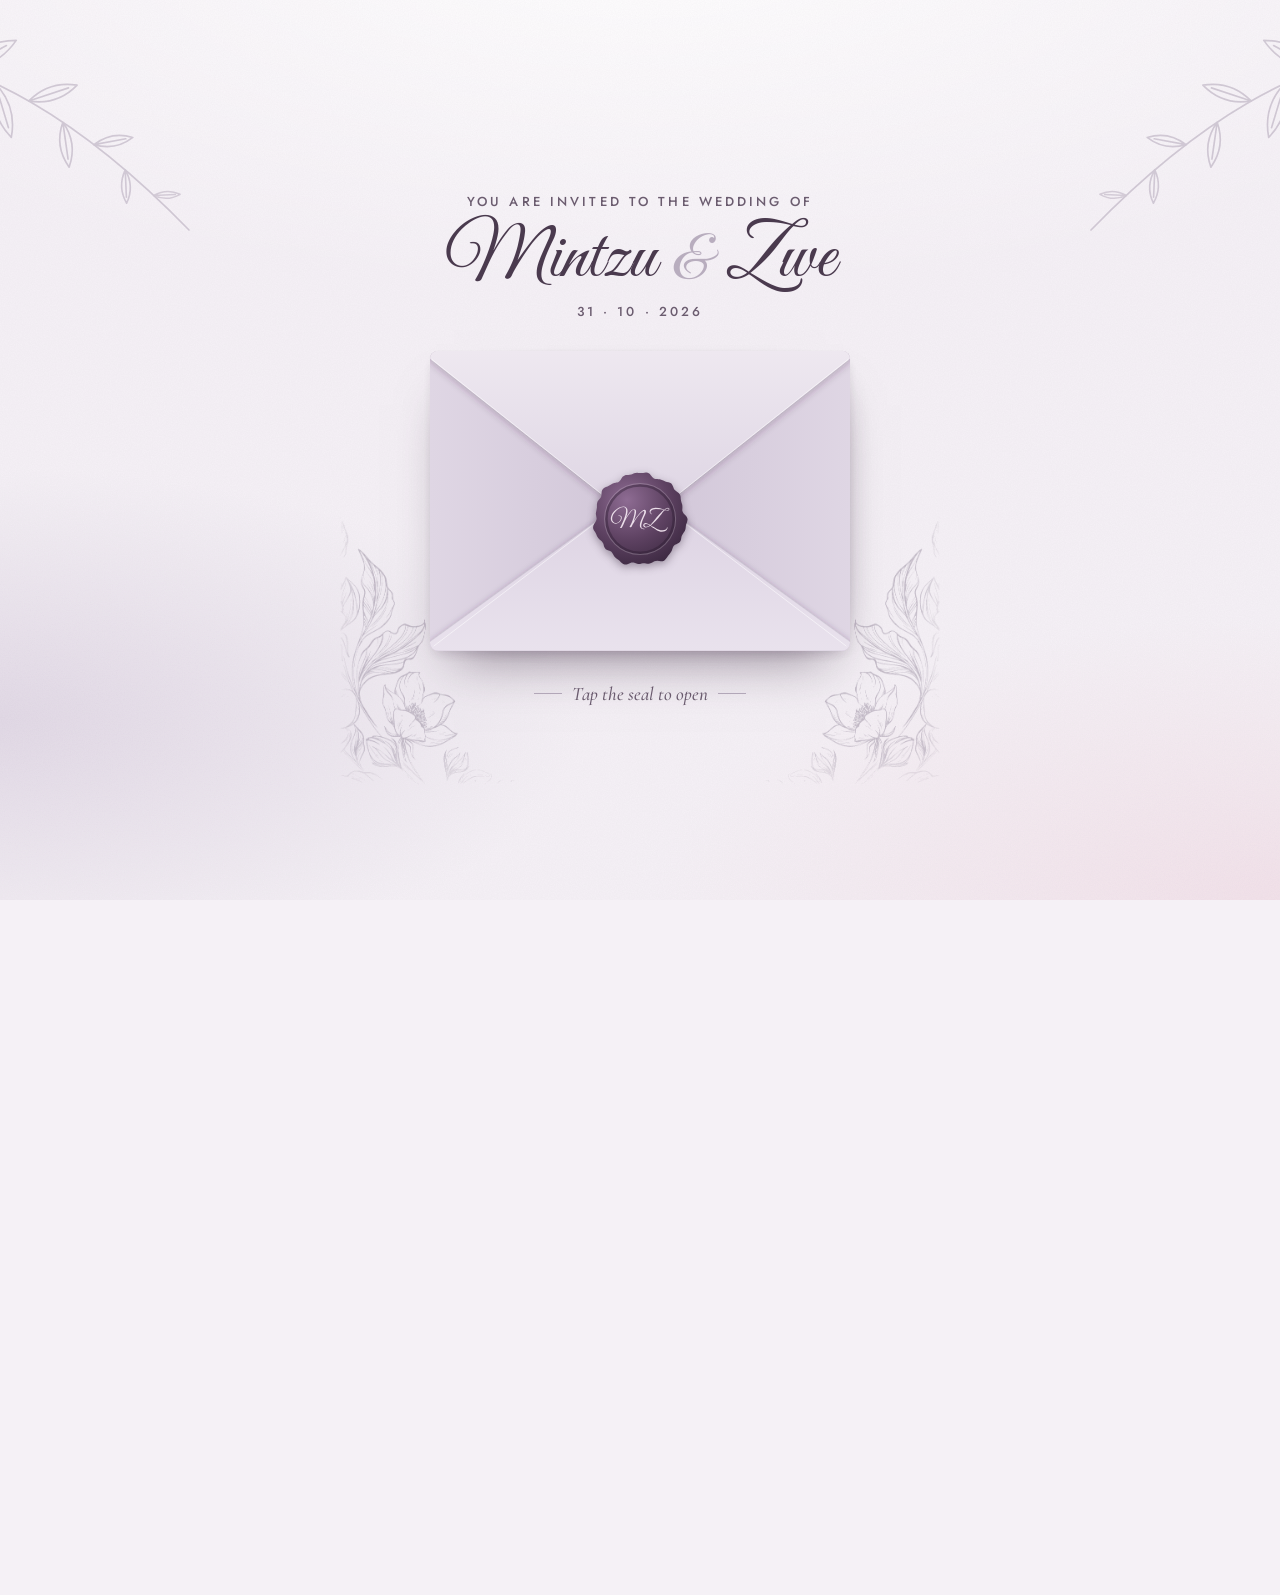
==== commit cad3a0c0: "Make the reception invitation the home page; keep the dinner one at /invitation mzforever.wedding/ (" ====
--- a/invitation.html
+++ b/invitation.html
@@ -10,7 +10,7 @@
 
   <!-- Link previews (Facebook, Viber, Messenger, Telegram). Crawlers need full https:// URLs. -->
   <meta property="og:type" content="website">
-  <meta property="og:url" content="https://mzforever.wedding/">
+  <meta property="og:url" content="https://mzforever.wedding/invitation">
   <meta property="og:title" content="Mintzu &amp; Zwe · Wedding Invitation">
   <meta property="og:description" content="Saturday, 31 October 2026 · The Memorial Venue, Yangon. Tap to open your invitation.">
   <meta property="og:image" content="https://mzforever.wedding/public/images/og-image.jpg">
